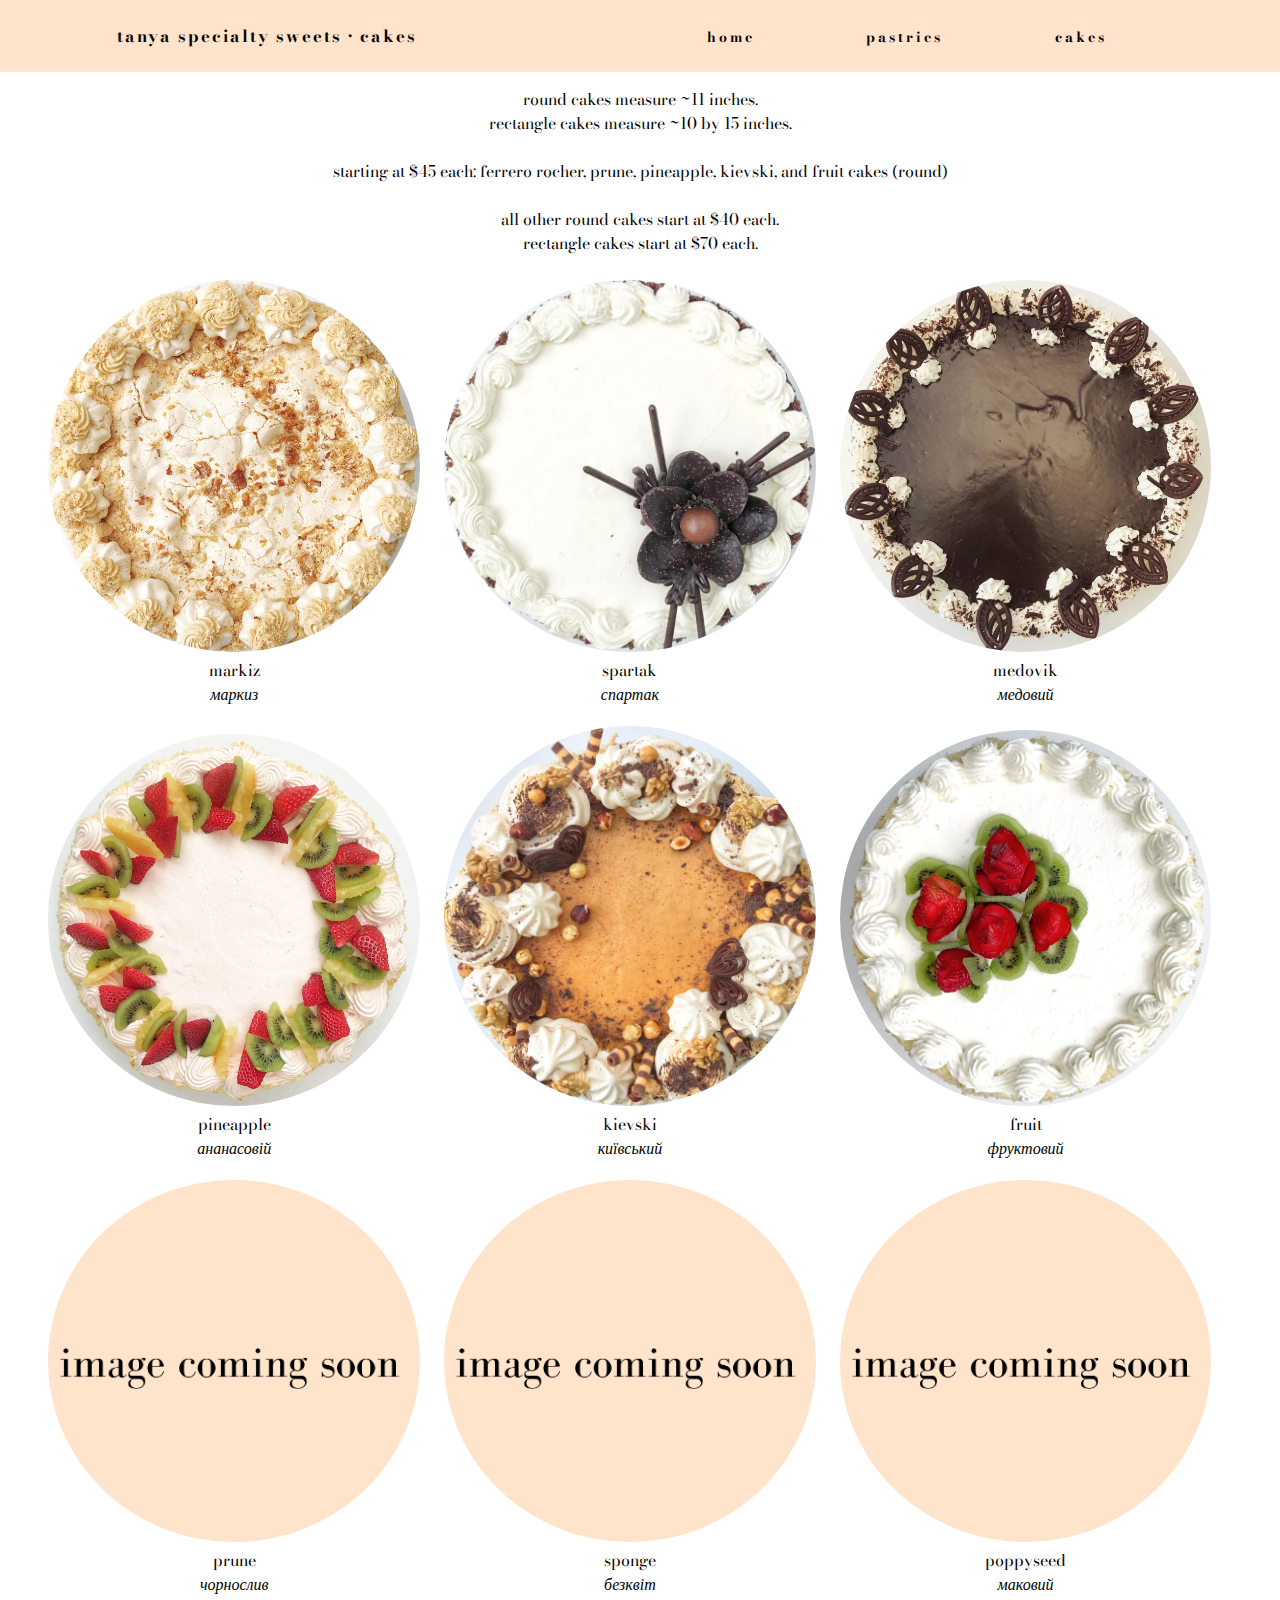
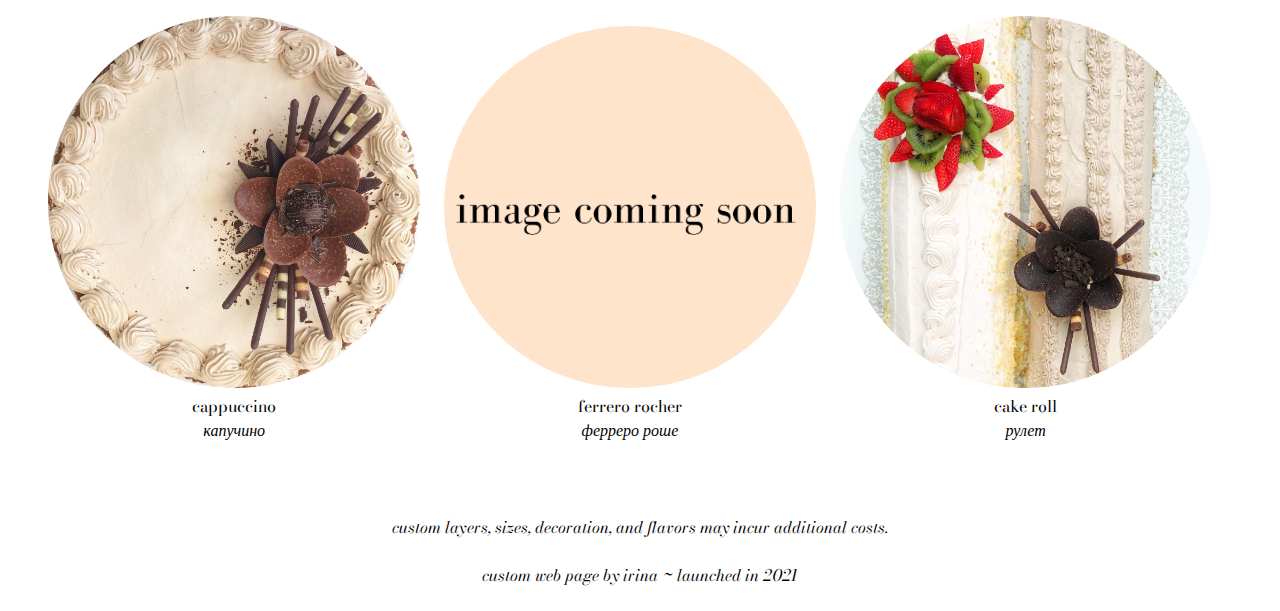
==== cakes.html @ 4a8f0efb "Added spacing above bio" ====
<!DOCTYPE html>
<html lang="en">

	<head>
		<meta charset="UTF-8">
		<meta name="viewport" content="width=device-width, initial-scale=1.0">
		<meta http-equiv="X-UA-Compatible" content="ie=edge">
	    <link href="https://fonts.googleapis.com/css2?family=Bodoni+Moda&display=swap" rel="stylesheet">
	    <link rel="stylesheet" href="style.css">
	    <title>Tanya Specialty Sweets</title>
	</head>

	<nav>
	    <div class="logo"><h5>Tanya Specialty Sweets • Cakes</h5></div>
	    <ul class="nav-links">
	        <li><a href="index.html">Home</a></li>
	        <li><a href="pastries.html">Pastries</a></li>
	        <li><a href="cakes.html">Cakes</a></li>
	    </ul>
	    <div class="burger">
	        <div class="line1"></div>
	        <div class="line2"></div>
	        <div class="line3"></div>
	    </div>
	</nav>
	
	<body>
		<div class="bio">
            		<br><br><br>Round cakes measure ~11 inches.
           		<br>Rectangle cakes measure ~10 by 15 inches.
            
           		<br><br>Starting at $45 each: ferrero rocher, prune, pineapple, kievski, and fruit cakes (ROUND)
            		<br><br>All other round cakes start at $40 each.
            		<br> Rectangle cakes start at $70 each.
            
        	</div>

        	<div class="gallery">

		    <div class="item">
			<a target="_blank" href="#" onclick="javascript:return false">
			    <img src="images/markiza1.jpg" alt="Markiz" width="600" height="400">
			</a>
			<div class="title">Markiz<br><i>Маркиз</i></div>
		    </div>
            
		     <div class="item">
			<a target="_blank" href="#" onclick="javascript:return false">
			    <img src="images/spartak.jpg" alt="Markiz" width="600" height="400">
			</a>
			<div class="title">Spartak<br><i>спартак</i></div>
		    </div>

		     <div class="item">
			<a target="_blank" href="#" onclick="javascript:return false">
			    <img src="images/med.jpg" alt="Markiz" width="600" height="400">
			</a>
			<div class="title">Medovik<br><i>медовий</i></div>
		    </div>

		    <div class="item">
			<a target="_blank" href="#" onclick="javascript:return false">
			    <img src="images/pineapple.jpg" alt="Markiz" width="600" height="400">
			</a>
			<div class="title">Pineapple<br><i>ананасовій</i></div>
		    </div>

		    <div class="item">
			<a target="_blank" href="#" onclick="javascript:return false">
			    <img src="images/kievski.jpg" alt="Markiz" width="600" height="400">
			</a>
			<div class="title">Kievski<br><i>київський</i></div>
		    </div>

		    <div class="item">
			<a target="_blank" href="#" onclick="javascript:return false">
			    <img src="images/fruit.jpg" alt="Markiz" width="600" height="400">
			</a>
			<div class="title">Fruit<br><i>фруктовий</i></div>
		    </div>

		    <div class="item">
			<a target="_blank" href="#" onclick="javascript:return false">
			    <img src="images/soon.png" alt="Markiz" width="600" height="400">
			</a>
			<div class="title">Prune<br><i>чорнослив</i></div>
		    </div>

		    <div class="item">
			<a target="_blank" href="#" onclick="javascript:return false">
			    <img src="images/soon.png" alt="Markiz" width="600" height="400">
			</a>
			<div class="title">Sponge<br><i>безквіт</i></div>
		    </div>

		    <div class="item">
			<a target="_blank" href="#" onclick="javascript:return false">
			    <img src="images/soon.png" alt="Markiz" width="600" height="400">
			</a>
			<div class="title">Poppyseed<br><i>маковий</i></div>
		    </div>    

		    <div class="item">
			<a target="_blank" href="#" onclick="javascript:return false">
			    <img src="images/capp.jpg" alt="Markiz" width="600" height="400">
			</a>
			<div class="title">Cappuccino<br><i>капучино</i></div>
		    </div>

		    <div class="item">
			<a target="_blank" href="#" onclick="javascript:return false">
			    <img src="images/soon.png" alt="Markiz" width="600" height="400">
			</a>
			<div class="title">Ferrero Rocher<br><i>Ферреро Роше</i></div>
		    </div>

		    <div class="item">
			<a target="_blank" href="#" onclick="javascript:return false">
			    <img src="images/roll.jpg" alt="Markiz" width="600" height="400">
			</a>
			<div class="title">Cake Roll<br><i>рулет</i></div>
		    </div>
		</div>    
            
		<div class="bio">
			<br><br><i> Custom layers, sizes, decoration, and flavors may incur additional costs.</i>
			<br><br>
			<i>Custom web page by Irina ~ Launched in 2021</i>
			<br><br>
		</div>
	</body>
	
	<script src="app.js"></script>
</html>
---- style.css ----
* {
    margin: 0;
    padding: 0;
    box-sizing: border-box;
    font-family: 'Bodoni Moda', serif;
    text-transform: lowercase;
    
}

nav {
    position: absolute;
    top: 0;
    width: 100%;
    display: flex;
    justify-content: space-around;
    align-items: center;
    min-height: 8vh;
    background-color: #FFE3CB;
}

.logo {
    color: black;
    text-transform: uppercase;
    letter-spacing: 2px;
    font-size: 20px;
}

.nav-links {
    display: flex;
    justify-content: space-around;
    width: 40%;
    z-index: 999;
}

.nav-links li {
    list-style: none;
}

.nav-links a {
    color: black;
    text-decoration: none;
    letter-spacing: 3px;
    font-weight: bold;
    font-size: 14px;
}

.burger {
    display: none;
}

.burger div {
    width: 25px;
    height: 2px;
    background-color: black;
    margin: 5px;
    transition: all 0.3s ease;
}

@media screen and (max-width: 1024px) {
    .nav-links {
        width: 60%;
    }
}

@media screen and (max-width: 768px) {
    body {
        overflow-x: hidden;
    }
    
    .nav-links {
        position: fixed;
        right: 0px;
        height: 92vh;
        top: 8vh;
        background-color: #FFE3CB;
        display: flex;
        flex-direction: column;
        align-items: center;
        width: 50%;
        transform: translateX(100%);
        transition: transform 0.5s ease-in;
    }
    
    .nav-links li {
        opacity: 0;
    }
    
    .burger {
        display: block;
        cursor: pointer;
    }
    
    .logo {
    	padding-left: 5px;
    }
}

.nav-active {
        transform: translateX(0%);
}

@keyframes navLinkFade {
    from {
        opacity: 0;
        transform: translateX(50px);
    }
    to {
        opacity: 1;
        transform: translateX(0);
    }
}

.toggle .line1 {
    transform: rotate(-45deg) translate(-4px, 6px);
}

.toggle .line2 {
    opacity: 0;
}

.toggle .line3 {
    transform: rotate(45deg) translate(-4px, -6px);
}


.bio {
    margin: 15px;
    text-align: center;
}

.gallery {
    margin: auto;
    width: 105%;
    padding-left: 3%;
}

@media screen and (max-width:5200px) {
    .item .price {
        font-size: 40px;
        padding-top: 5%;
    }
}

@media screen and (max-width:800px) {
    .item .title {
        font-size: 8px;
    }
    .item .price {
        font-size: 20px;
        padding-top: 0px;
    }
}

.item {
    border: none;
    width: 30%;
    padding: 10px;
    margin: auto;
    display: inline-block;
    position: relative;
    text-align: center;
    
    background-color: white;
    background-color: transparent white;
}

.item:hover .img-front {
    opacity: 0.3;
}

.item .price {
    display: none;
    position: absolute;
    text-align: center;
    
    line-height: 50px;
    width: 100px;
    height: 50px;
    top: 35%;
    left: 50%;
    margin-left: -50px;
    margin-top: -25px;
}

.item:hover .price {
    display: inline;
}

.item img {
    width: 100%;
    height: auto;
    cursor: default;
}

img {
    border-radius: 50%;
}

body, html {
    height: 100%;
    margin: 0%;
}

.bg {
    background-image: url("images/korzinki.jpg");
    height: 70%;
    background-position: center;
    background-repeat: no-repeat;
    background-size: cover;
}

.logo:hover {
    cursor: pointer;
}
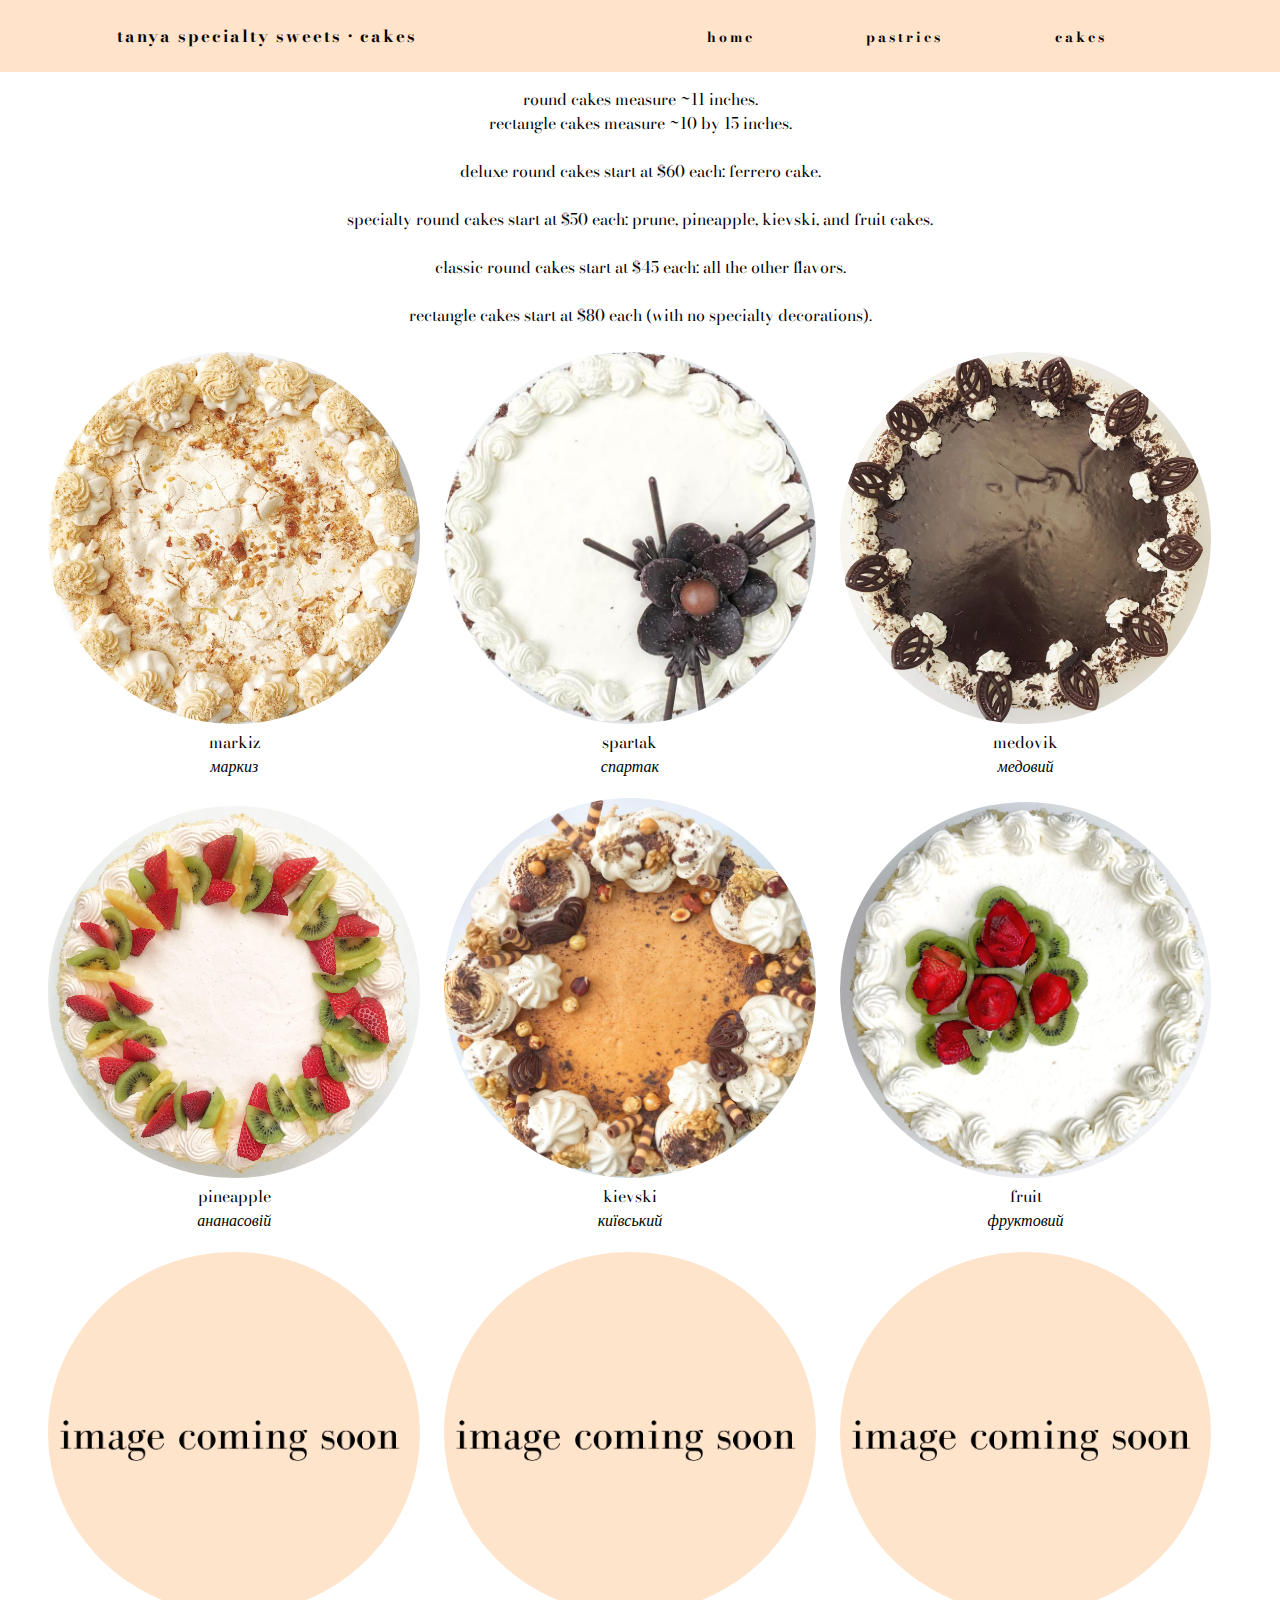
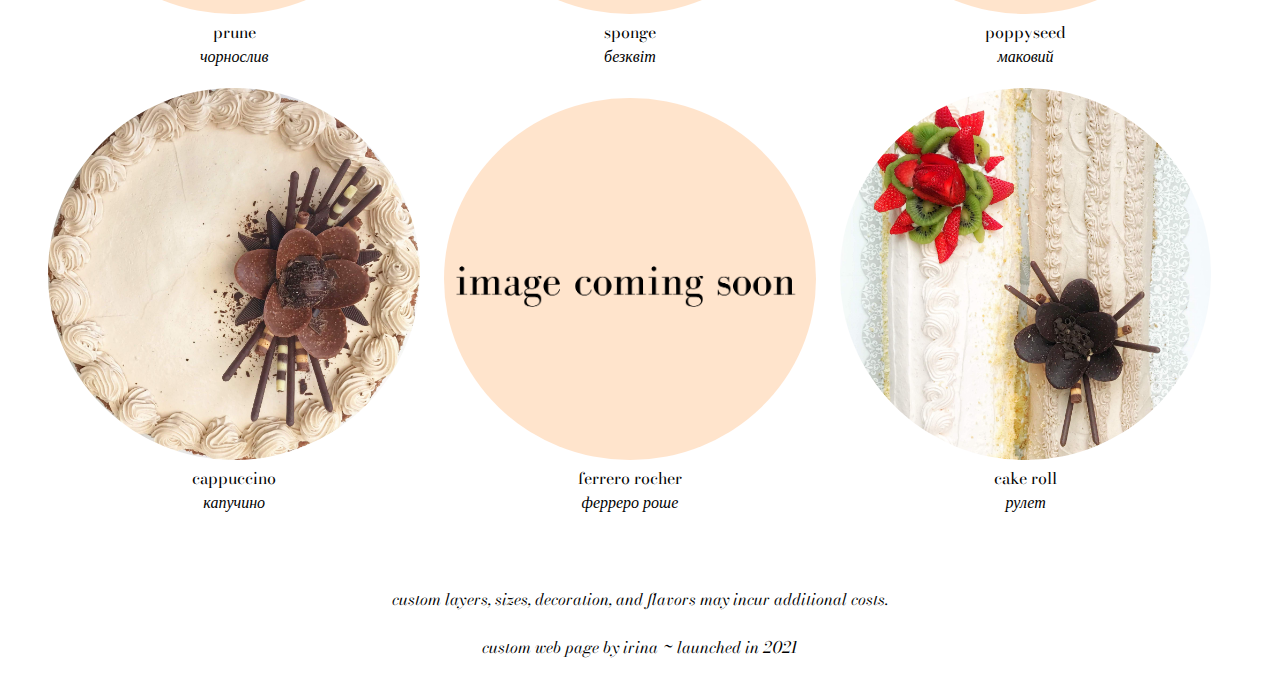
==== commit cea55b7a: "Update for inflation :)" ====
--- a/cakes.html
+++ b/cakes.html
@@ -29,9 +29,10 @@
             		<br><br><br>Round cakes measure ~11 inches.
            		<br>Rectangle cakes measure ~10 by 15 inches.
             
-           		<br><br>Starting at $45 each: ferrero rocher, prune, pineapple, kievski, and fruit cakes (ROUND)
-            		<br><br>All other round cakes start at $40 each.
-            		<br> Rectangle cakes start at $70 each.
+			<br><br>Deluxe round cakes start at $60 each: Ferrero cake.
+           		<br><br>Specialty round cakes start at $50 each: Prune, Pineapple, Kievski, and Fruit cakes.
+            		<br><br>Classic round cakes start at $45 each: All the other flavors.
+            		<br><br>Rectangle cakes start at $80 each (With no specialty decorations).
             
         	</div>
 
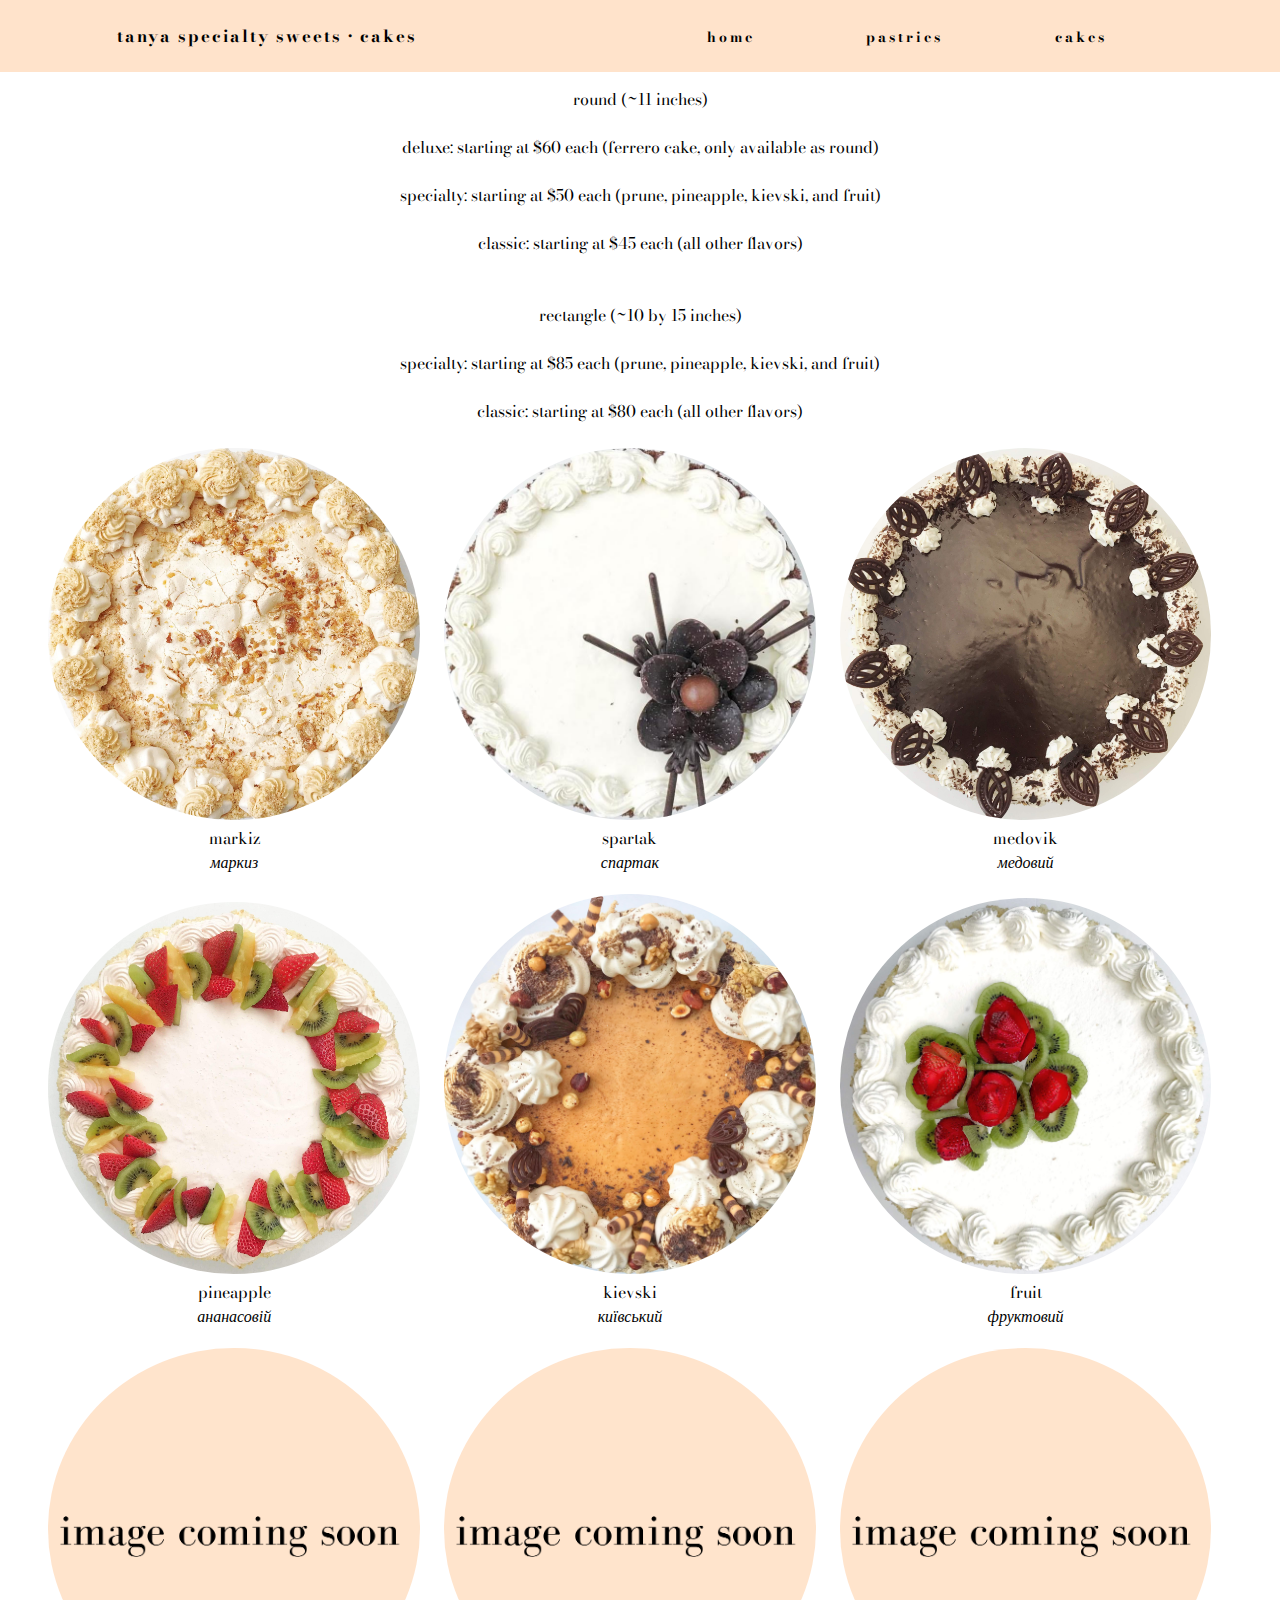
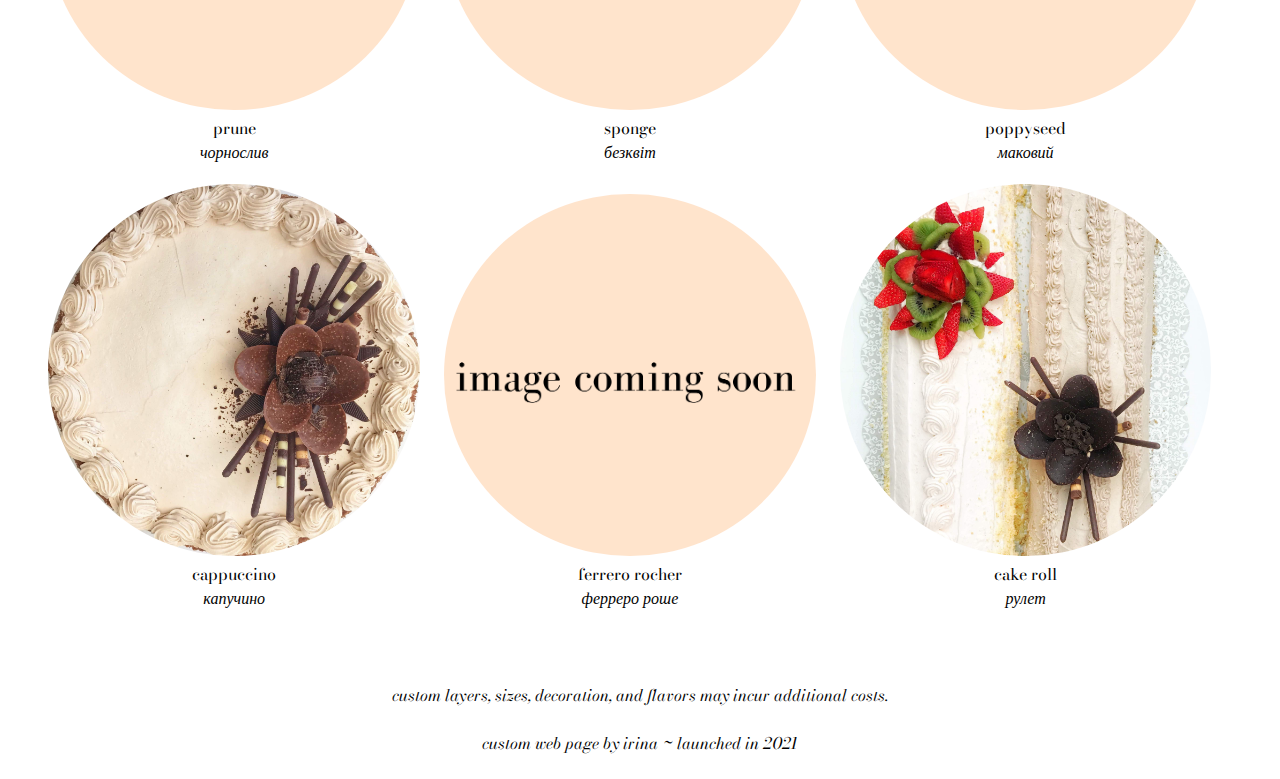
==== commit 3357a537: "Update cakes.html" ====
--- a/cakes.html
+++ b/cakes.html
@@ -26,13 +26,14 @@
 	
 	<body>
 		<div class="bio">
-            		<br><br><br>Round cakes measure ~11 inches.
-           		<br>Rectangle cakes measure ~10 by 15 inches.
-            
-			<br><br>Deluxe round cakes start at $60 each: Ferrero cake.
-           		<br><br>Specialty round cakes start at $50 each: Prune, Pineapple, Kievski, and Fruit cakes.
-            		<br><br>Classic round cakes start at $45 each: All the other flavors.
-            		<br><br>Rectangle cakes start at $80 each (With no specialty decorations).
+			<br><br><br>ROUND (~11 inches)
+			<br><br>Deluxe: starting at $60 each (Ferrero cake, only available as round)
+           		<br><br>Specialty: starting at $50 each (Prune, Pineapple, Kievski, and Fruit)
+            		<br><br>Classic: starting at $45 each (All other flavors)
+			
+            		<br><br><br>RECTANGLE (~10 by 15 inches)
+			<br><br>Specialty: starting at $85 each (Prune, Pineapple, Kievski, and Fruit)
+			<br><br>Classic: starting at $80 each (All other flavors)
             
         	</div>
 
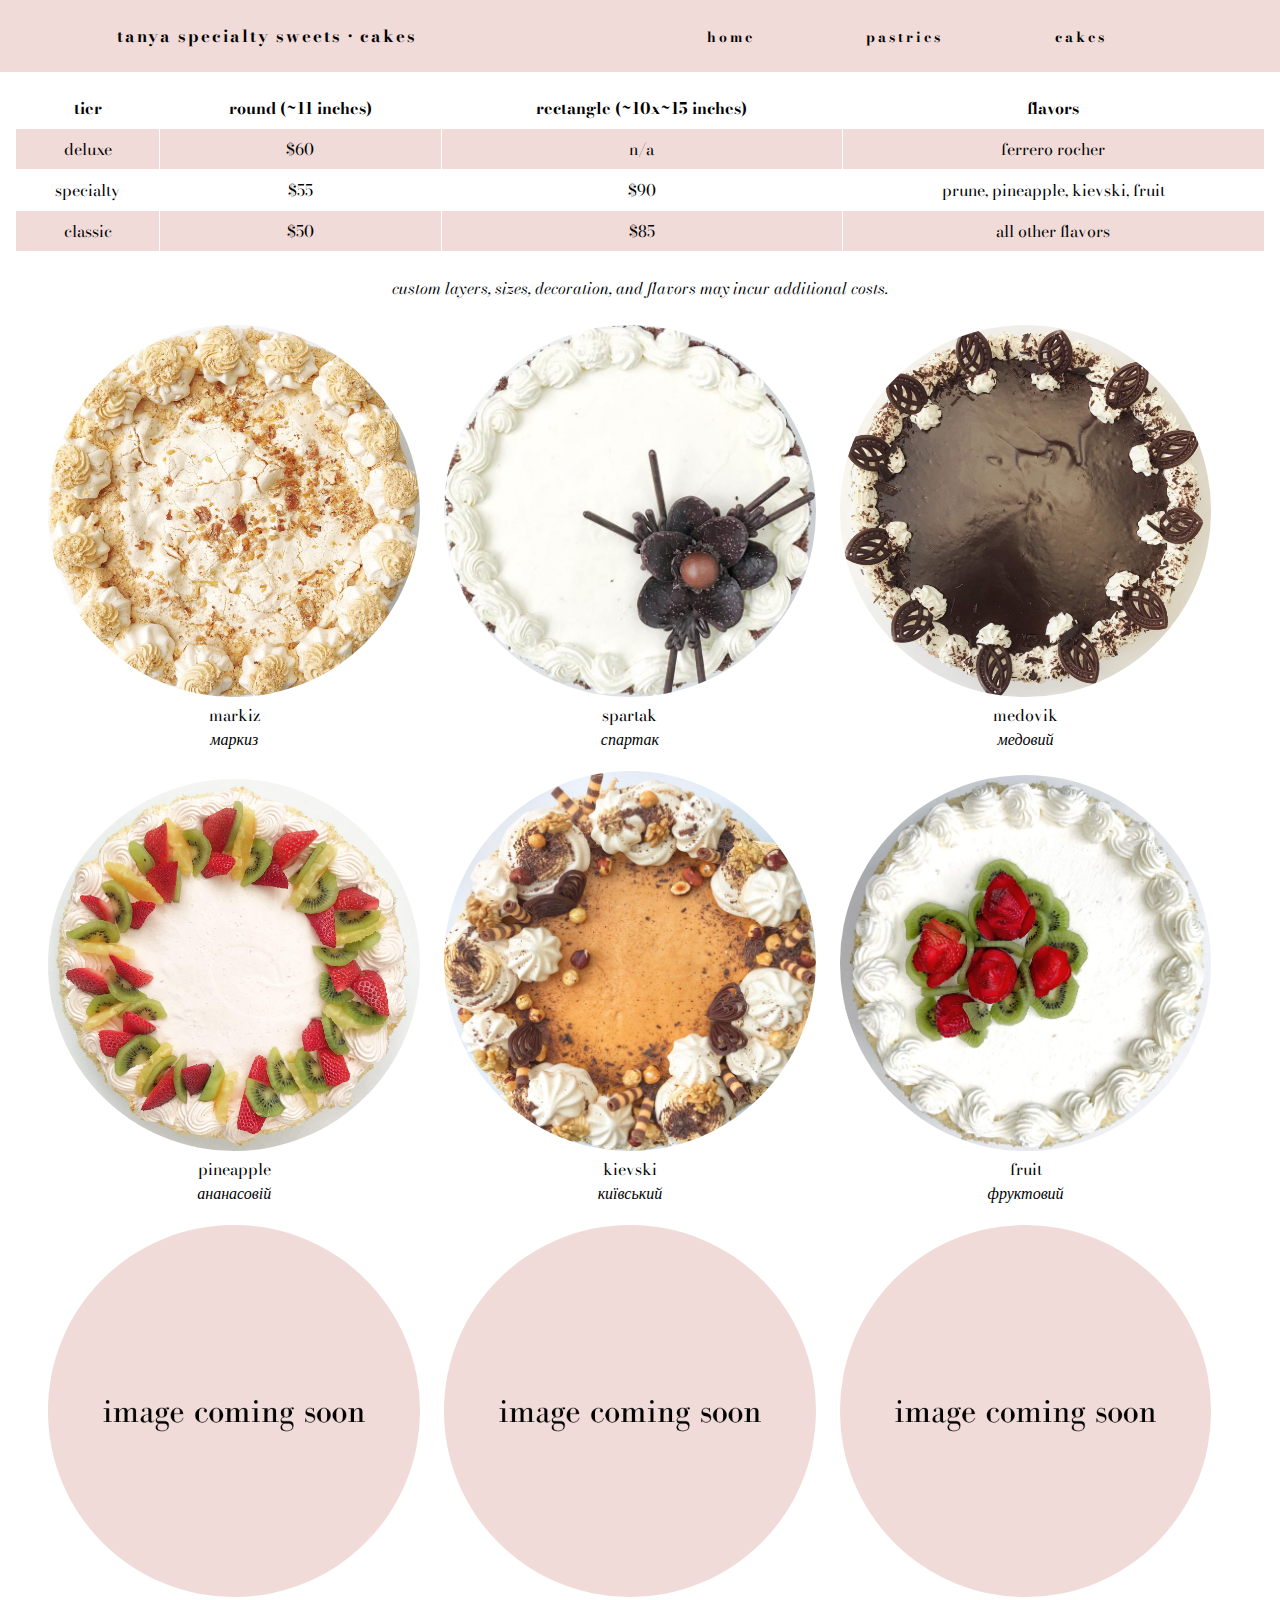
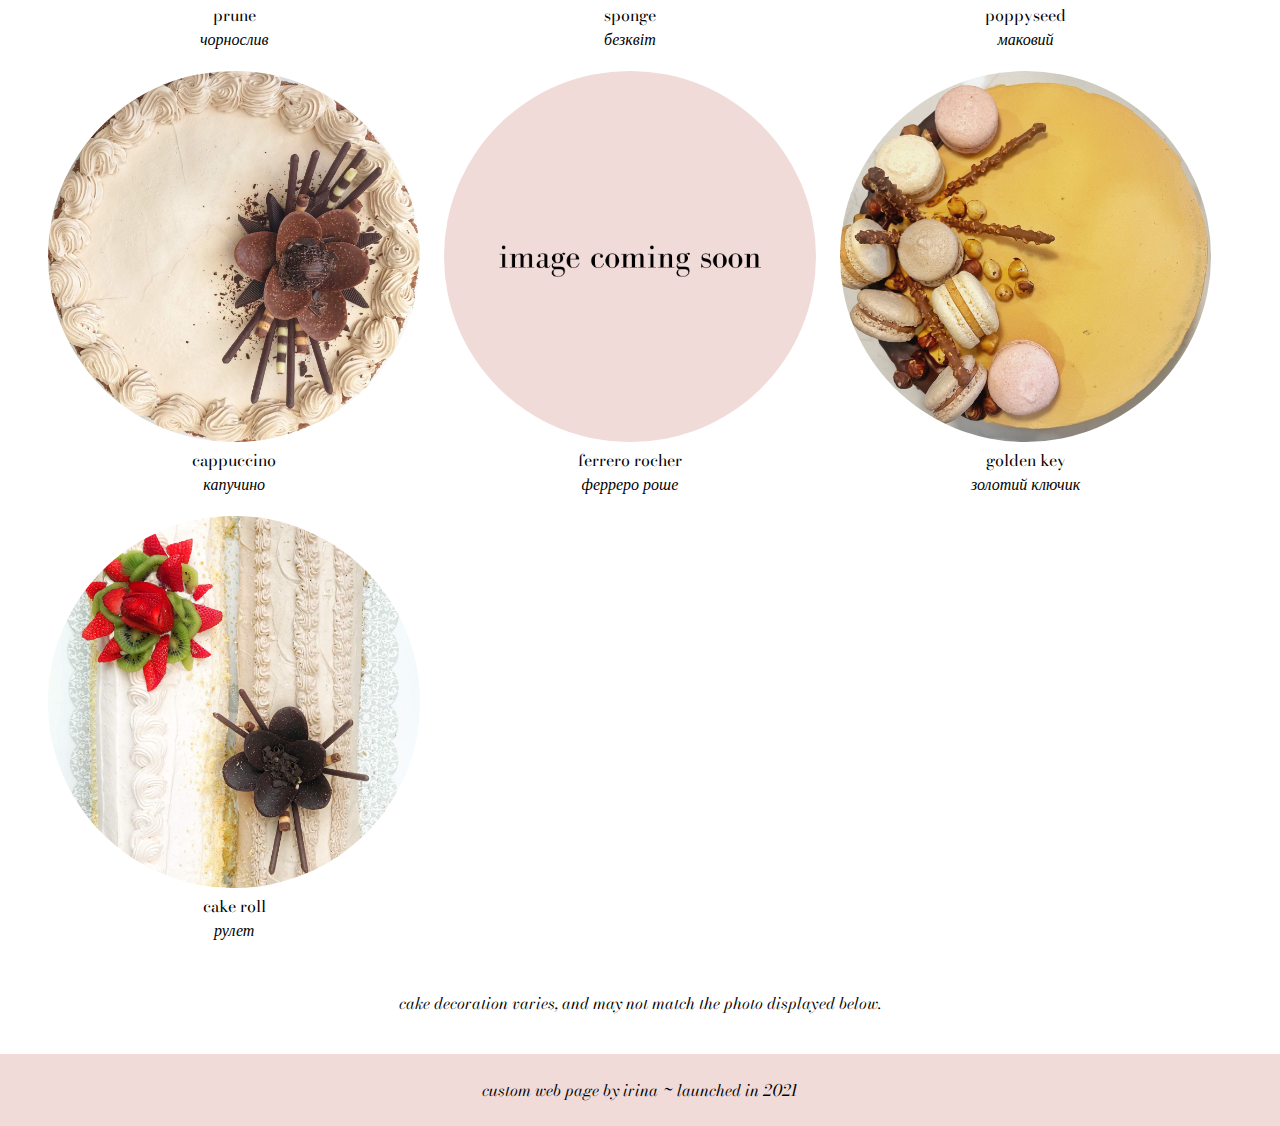
==== commit 7bf0942f: "Update with new menu items and prices" ====
--- a/cakes.html
+++ b/cakes.html
@@ -26,19 +26,38 @@
 	
 	<body>
 		<div class="bio">
-			<br><br><br>ROUND (~11 inches)
-			<br><br>Deluxe: starting at $60 each (Ferrero cake, only available as round)
-           		<br><br>Specialty: starting at $50 each (Prune, Pineapple, Kievski, and Fruit)
-            		<br><br>Classic: starting at $45 each (All other flavors)
-			
-            		<br><br><br>RECTANGLE (~10 by 15 inches)
-			<br><br>Specialty: starting at $85 each (Prune, Pineapple, Kievski, and Fruit)
-			<br><br>Classic: starting at $80 each (All other flavors)
-            
-        	</div>
+			<br><br><br>
+			<table>
+				<tr>
+					<th>tier</th>
+					<th>round (~11 inches)</th>
+					<th>rectangle (~10x~15 inches)</th>
+					<th>flavors</th>
+				</tr>
+				<tr>
+					<td>deluxe</td>
+					<td>$60</td>
+					<td>N/A</td>
+					<td>ferrero rocher</td>
+				</tr>
+				<tr>
+					<td>specialty</td>
+					<td>$55</td>
+					<td>$90</td>
+					<td>prune, pineapple, kievski, fruit</td>
+				</tr>
+				<tr>
+					<td>classic</td>
+					<td>$50</td>
+					<td>$85</td>
+					<td>all other flavors</td>
+				</tr>
+			</table>
+			<br>
+			<i>Custom layers, sizes, decoration, and flavors may incur additional costs.</i>
+        </div>
 
-        	<div class="gallery">
-
+        <div class="gallery">
 		    <div class="item">
 			<a target="_blank" href="#" onclick="javascript:return false">
 			    <img src="images/markiza1.jpg" alt="Markiz" width="600" height="400">
@@ -115,6 +134,13 @@
 			</a>
 			<div class="title">Ferrero Rocher<br><i>Ферреро Роше</i></div>
 		    </div>
+		    
+		    <div class="item">
+			<a target="_blank" href="#" onclick="javascript:return false">
+			    <img src="images/goldenkey.jpg" alt="Markiz" width="600" height="400">
+			</a>
+			<div class="title">Golden Key<br><i>золотий ключик</i></div>
+		    </div>
 
 		    <div class="item">
 			<a target="_blank" href="#" onclick="javascript:return false">
@@ -122,11 +148,16 @@
 			</a>
 			<div class="title">Cake Roll<br><i>рулет</i></div>
 		    </div>
-		</div>    
+		</div>
+		
+		<div class="bio">
+	    	<br>
+	    	<i>Cake decoration varies, and may not match the photo displayed below.</i>
+	    	<br><br>
+		</div>
             
-		<div class="bio">
-			<br><br><i> Custom layers, sizes, decoration, and flavors may incur additional costs.</i>
-			<br><br>
+		<div class="footer">
+			<br>
 			<i>Custom web page by Irina ~ Launched in 2021</i>
 			<br><br>
 		</div>
--- a/style.css
+++ b/style.css
@@ -15,7 +15,7 @@
     justify-content: space-around;
     align-items: center;
     min-height: 8vh;
-    background-color: #FFE3CB;
+    background-color: #F0DBD8;
 }
 
 .logo {
@@ -72,7 +72,7 @@
         right: 0px;
         height: 92vh;
         top: 8vh;
-        background-color: #FFE3CB;
+        background-color: #F0DBD8;
         display: flex;
         flex-direction: column;
         align-items: center;
@@ -126,6 +126,11 @@
 .bio {
     margin: 15px;
     text-align: center;
+}
+
+.footer {
+    text-align: center;
+    background-color: #F0DBD8;
 }
 
 .gallery {
@@ -202,7 +207,7 @@
 }
 
 .bg {
-    background-image: url("images/korzinki.jpg");
+    background-image: url("images/pav.jpg");
     height: 70%;
     background-position: center;
     background-repeat: no-repeat;
@@ -212,3 +217,18 @@
 .logo:hover {
     cursor: pointer;
 }
+
+table {
+  border-collapse: collapse;
+  width: 100%;
+}
+
+td, th {
+  border: 1px solid white;
+  text-align: center;
+  padding: 8px;
+}
+
+tr:nth-child(even) {
+  background-color: #F0DBD8;
+}
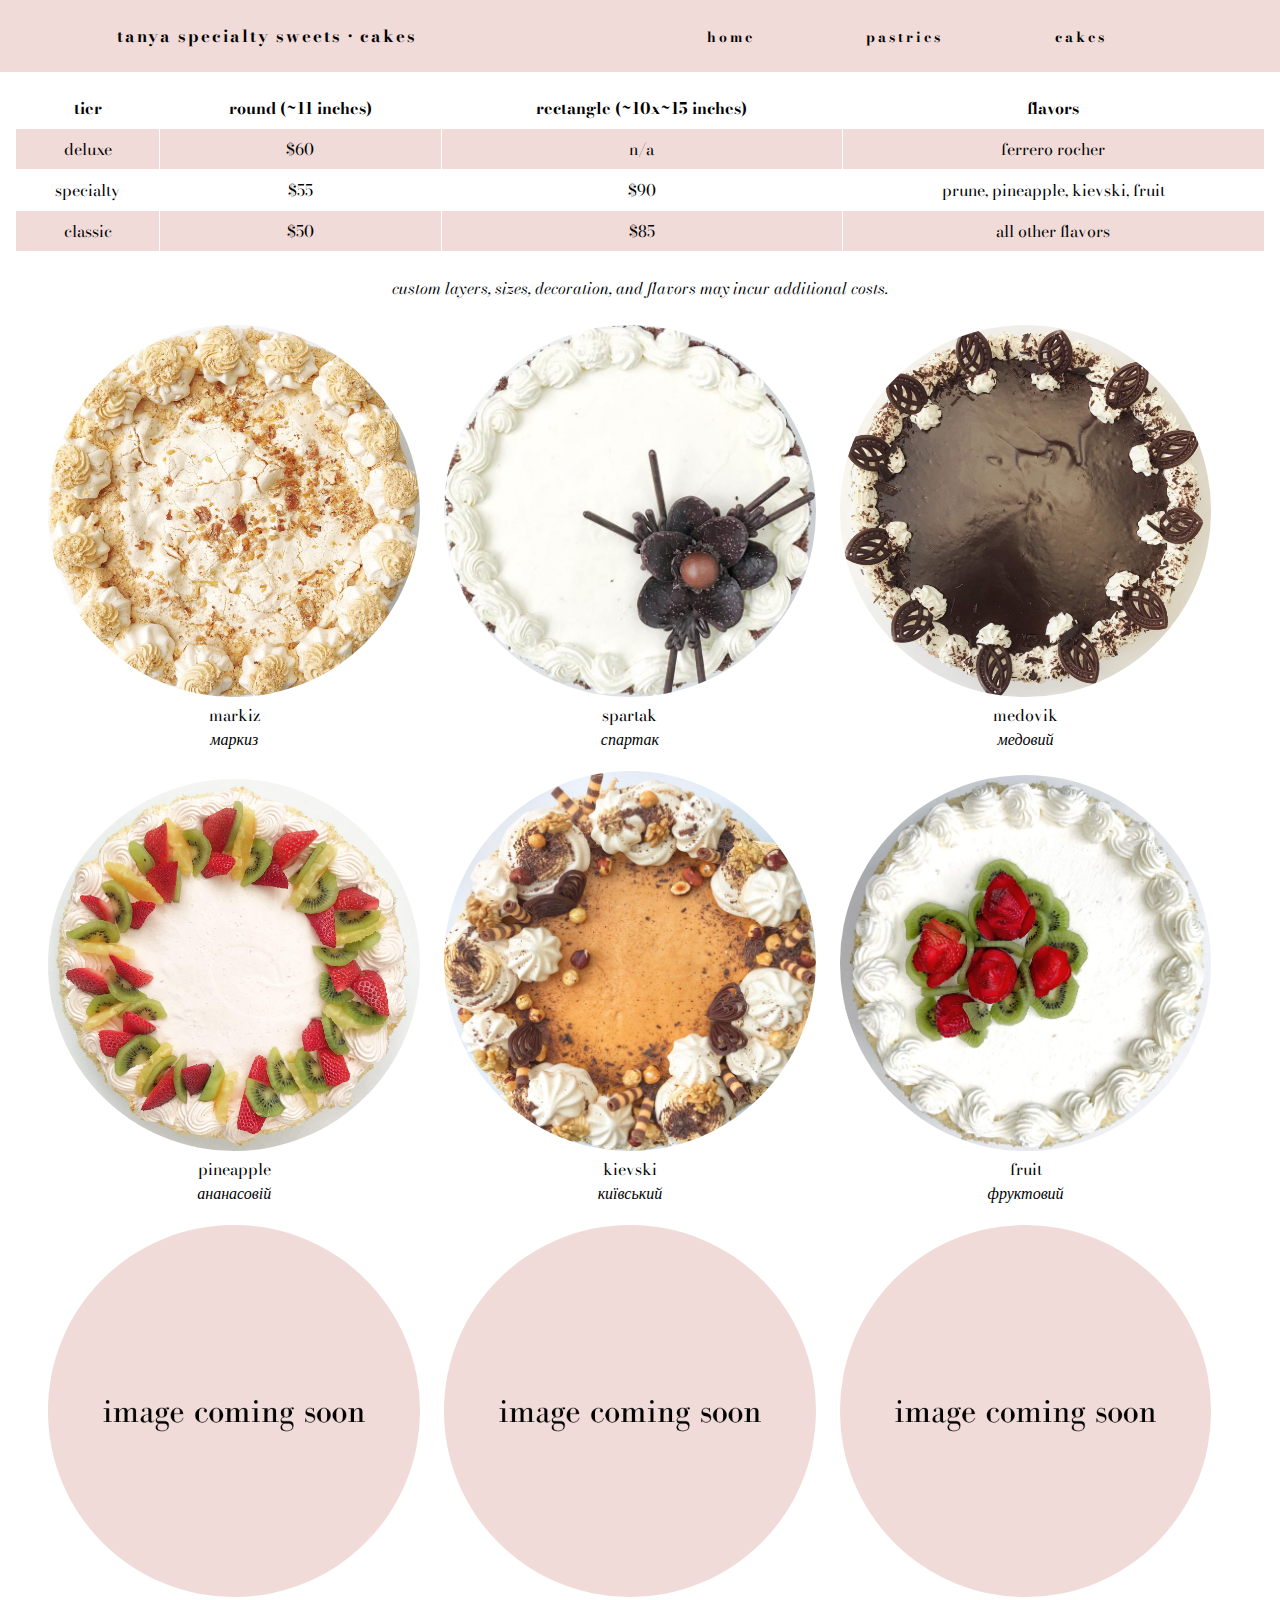
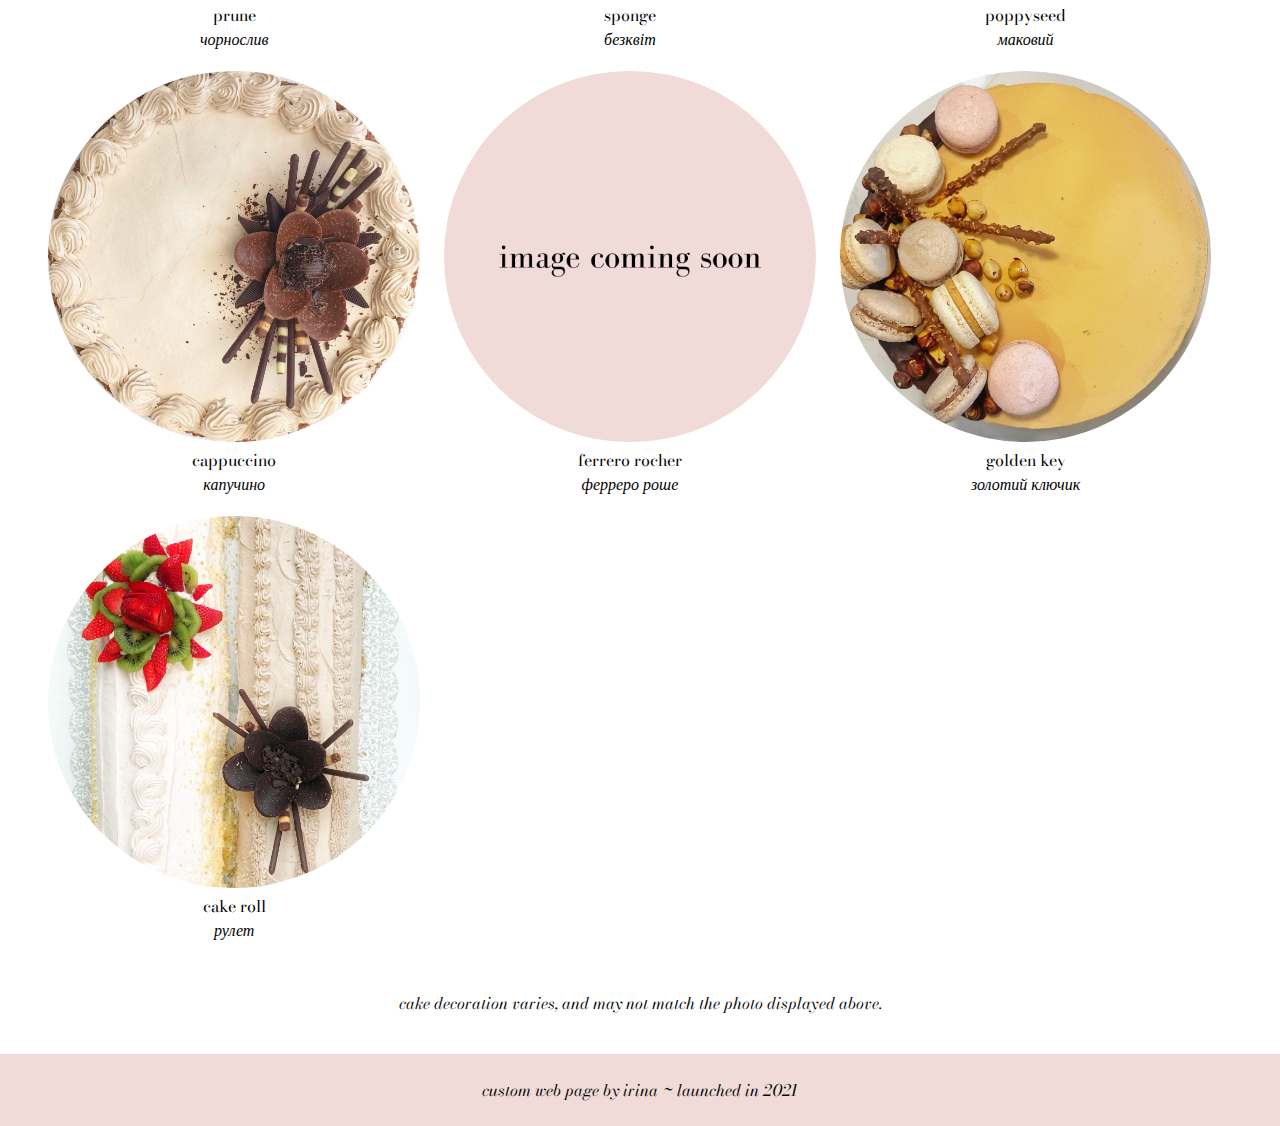
==== commit c5cc7ee1: "Adjust price, remove prune cookie, and add footer to home" ====
--- a/cakes.html
+++ b/cakes.html
@@ -152,7 +152,7 @@
 		
 		<div class="bio">
 	    	<br>
-	    	<i>Cake decoration varies, and may not match the photo displayed below.</i>
+	    	<i>Cake decoration varies, and may not match the photo displayed above.</i>
 	    	<br><br>
 		</div>
             
--- a/style.css
+++ b/style.css
@@ -207,7 +207,7 @@
 }
 
 .bg {
-    background-image: url("images/pav.jpg");
+    background-image: url("images/pav.JPG");
     height: 70%;
     background-position: center;
     background-repeat: no-repeat;
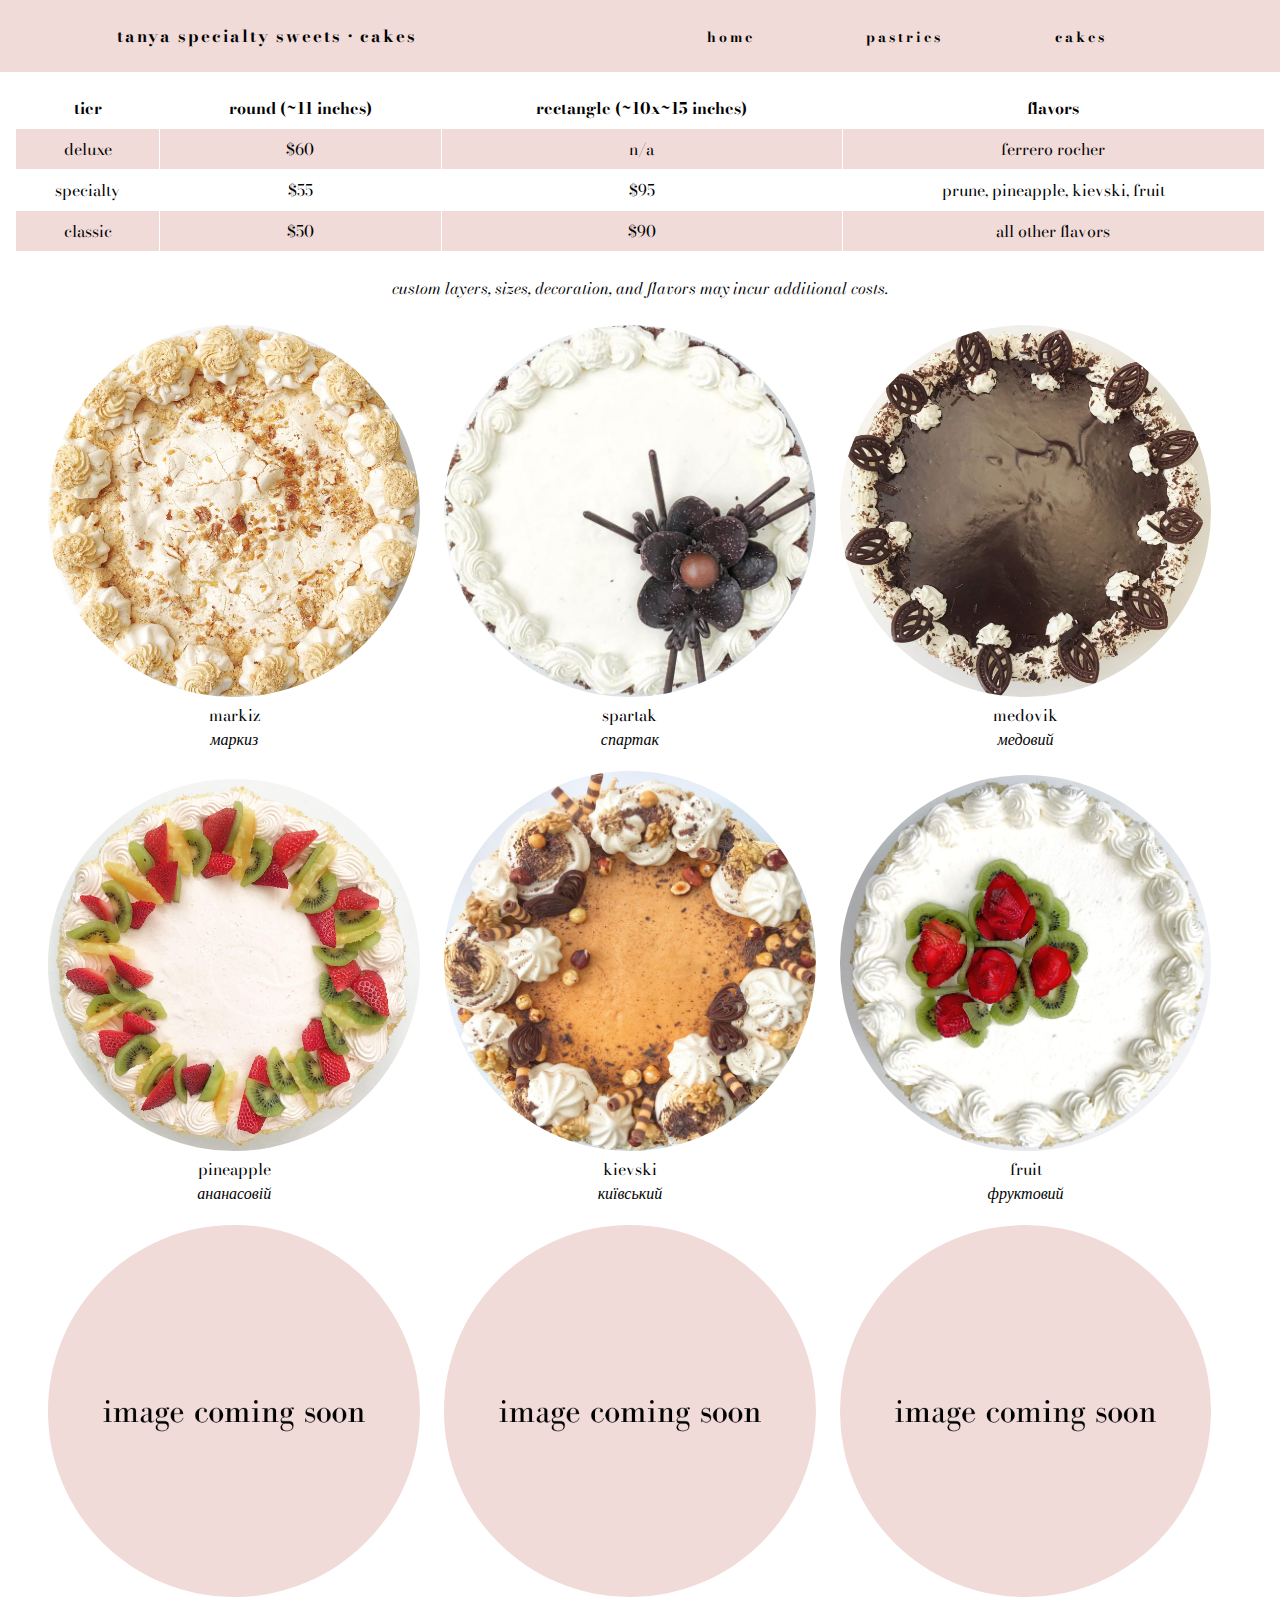
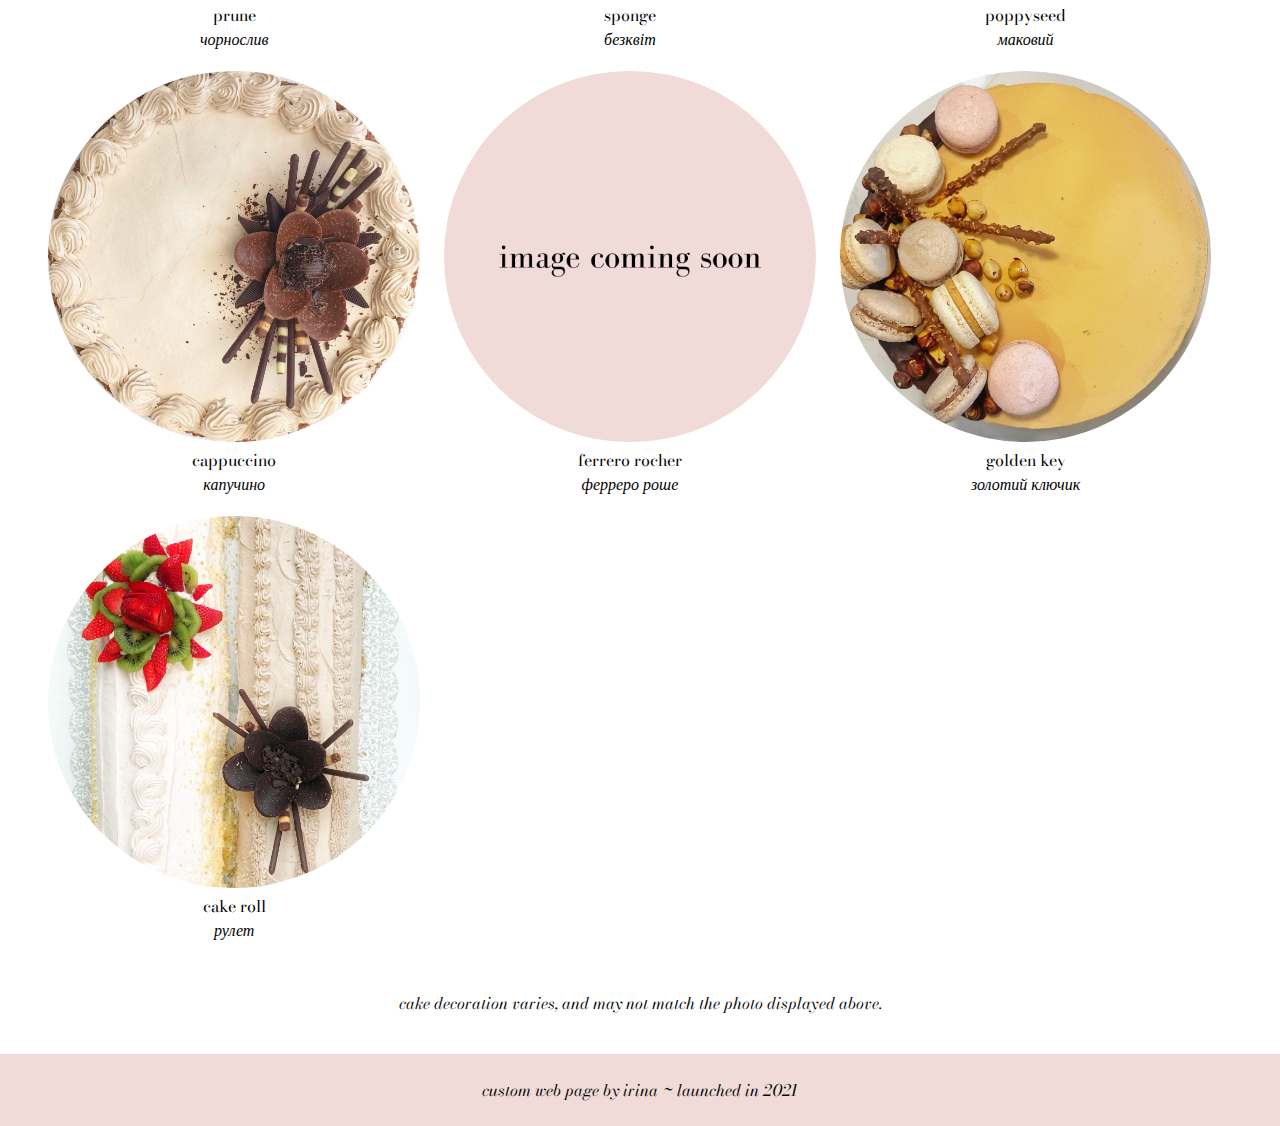
==== commit f377fcfe: "Update prices and pastries" ====
--- a/cakes.html
+++ b/cakes.html
@@ -43,13 +43,13 @@
 				<tr>
 					<td>specialty</td>
 					<td>$55</td>
-					<td>$90</td>
+					<td>$95</td>
 					<td>prune, pineapple, kievski, fruit</td>
 				</tr>
 				<tr>
 					<td>classic</td>
 					<td>$50</td>
-					<td>$85</td>
+					<td>$90</td>
 					<td>all other flavors</td>
 				</tr>
 			</table>
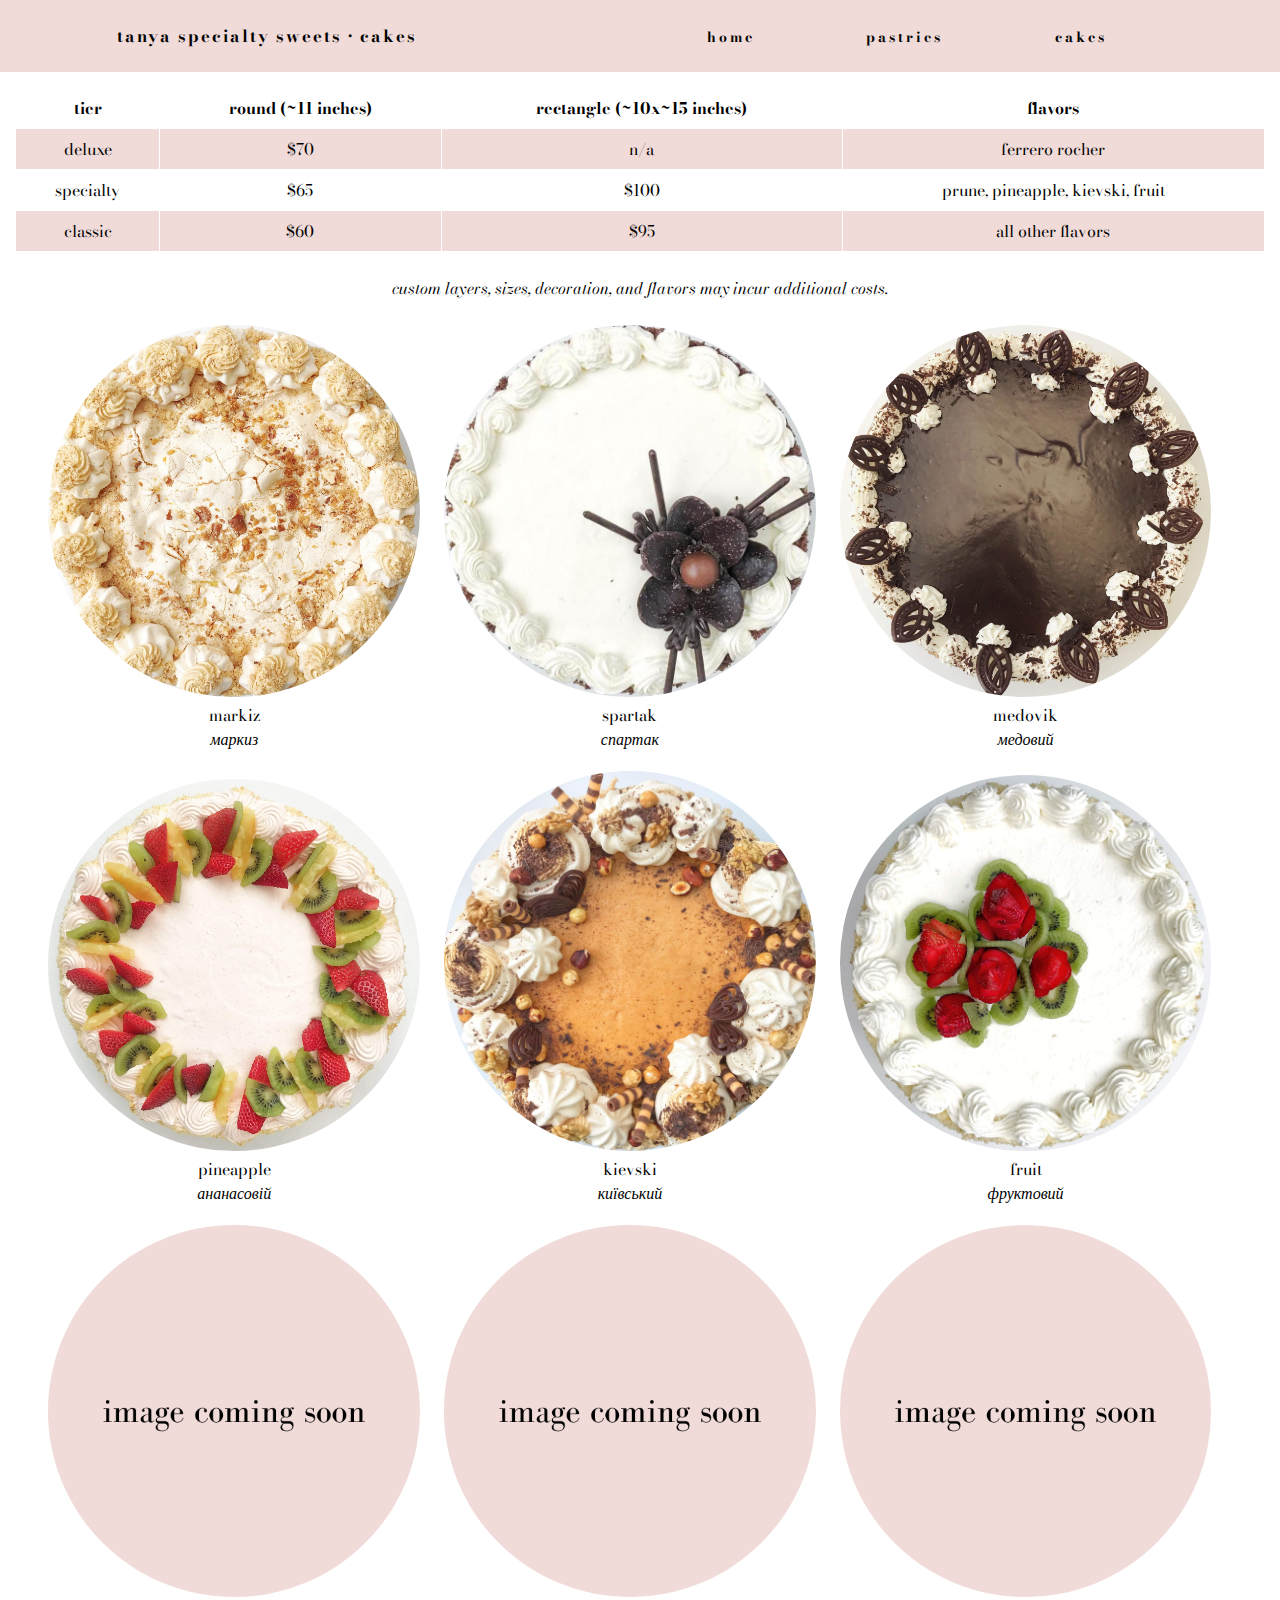
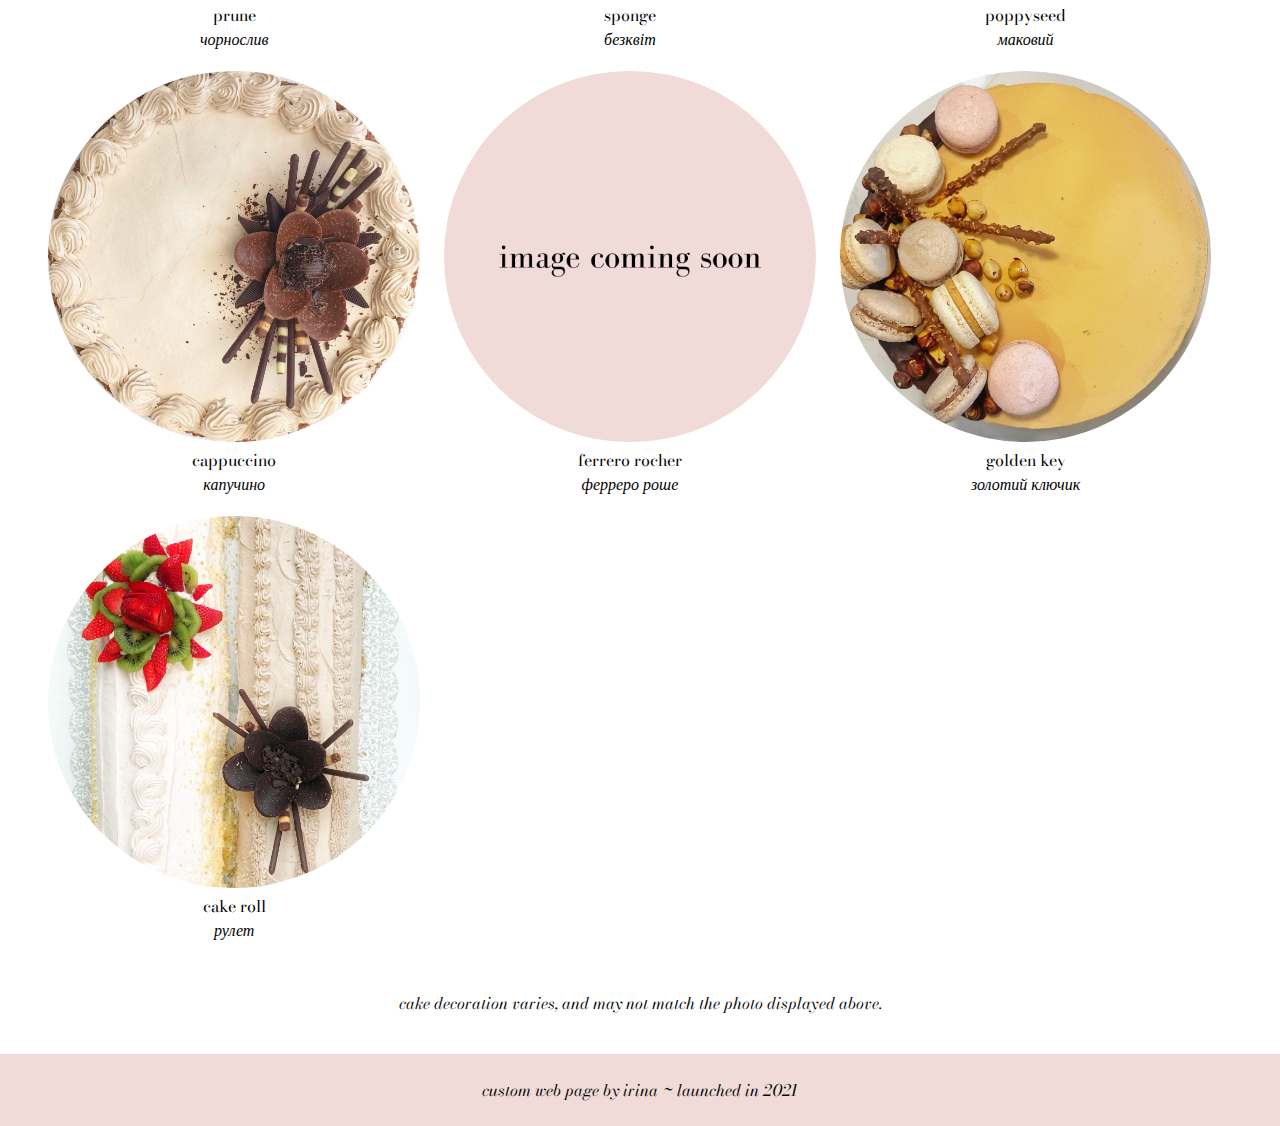
==== commit b3dbbb0a: "update prices" ====
--- a/cakes.html
+++ b/cakes.html
@@ -36,20 +36,20 @@
 				</tr>
 				<tr>
 					<td>deluxe</td>
-					<td>$60</td>
+					<td>$70</td>
 					<td>N/A</td>
 					<td>ferrero rocher</td>
 				</tr>
 				<tr>
 					<td>specialty</td>
-					<td>$55</td>
-					<td>$95</td>
+					<td>$65</td>
+					<td>$100</td>
 					<td>prune, pineapple, kievski, fruit</td>
 				</tr>
 				<tr>
 					<td>classic</td>
-					<td>$50</td>
-					<td>$90</td>
+					<td>$60</td>
+					<td>$95</td>
 					<td>all other flavors</td>
 				</tr>
 			</table>
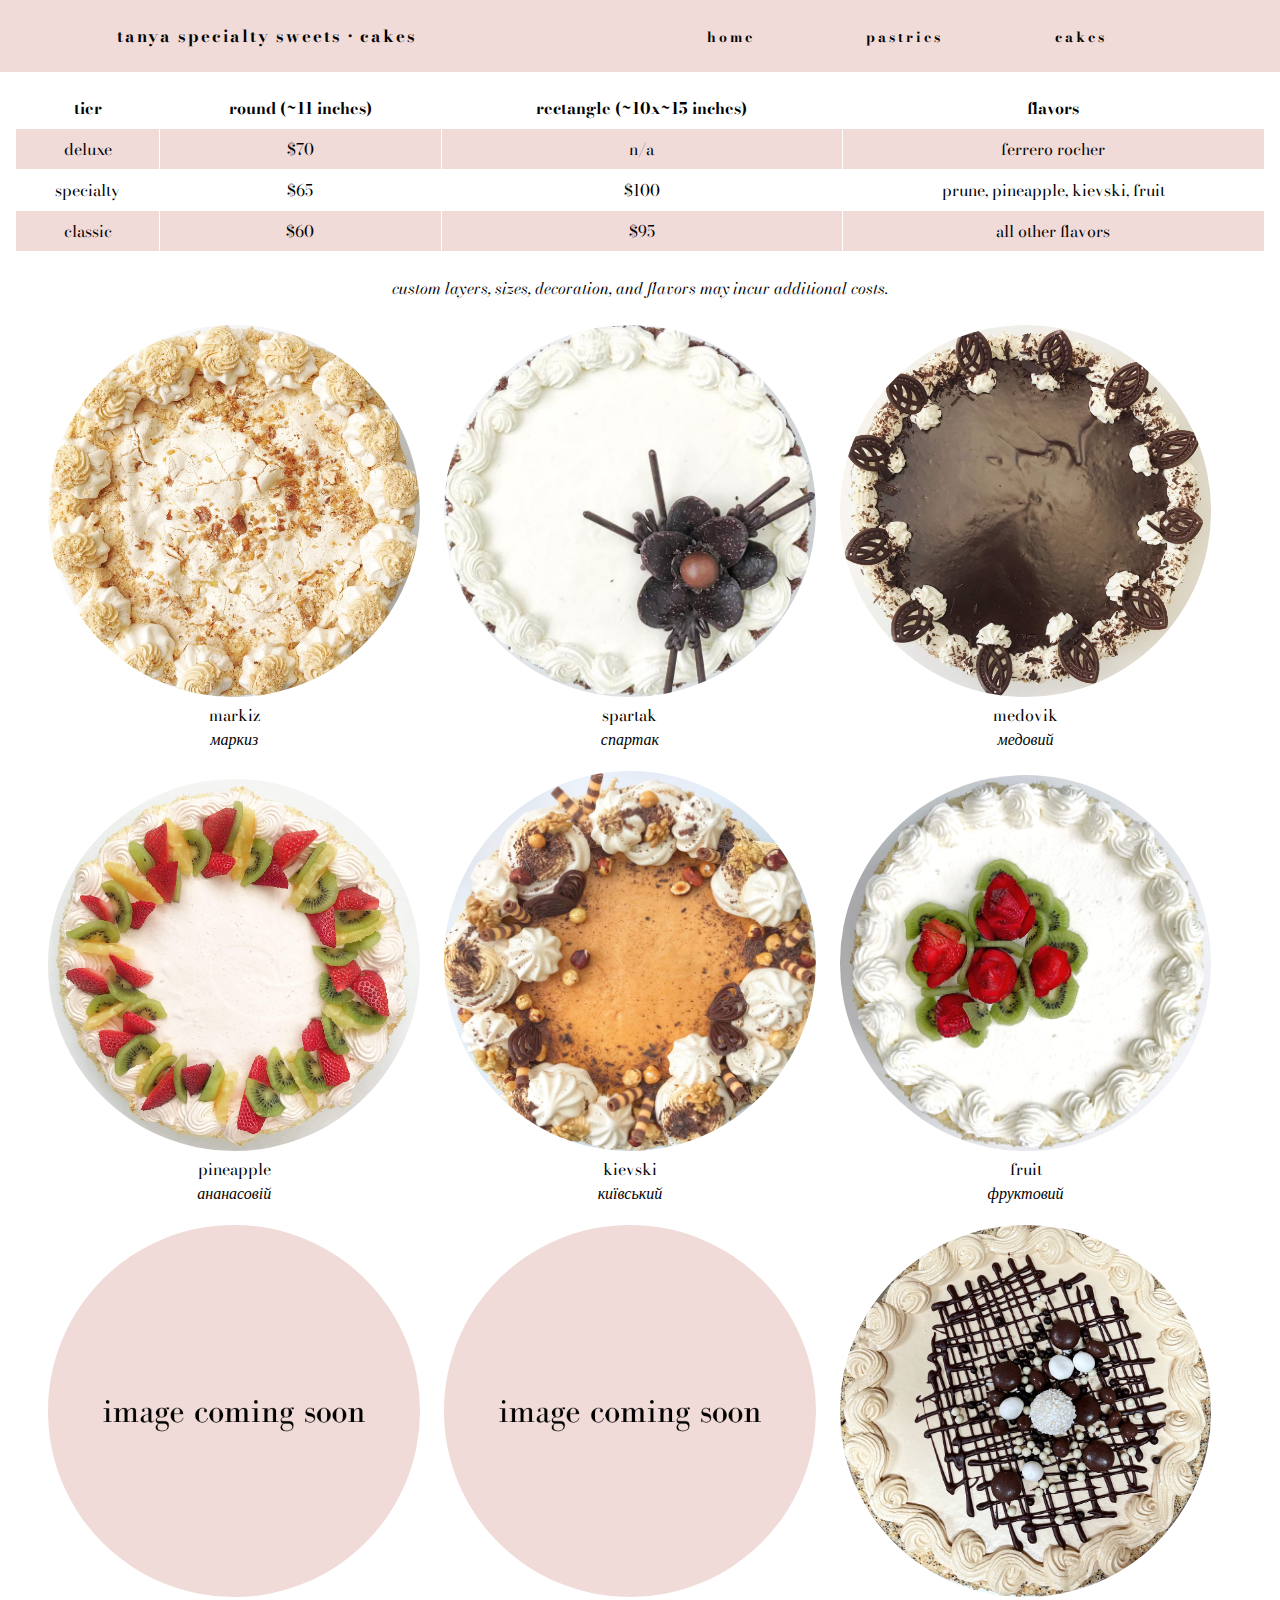
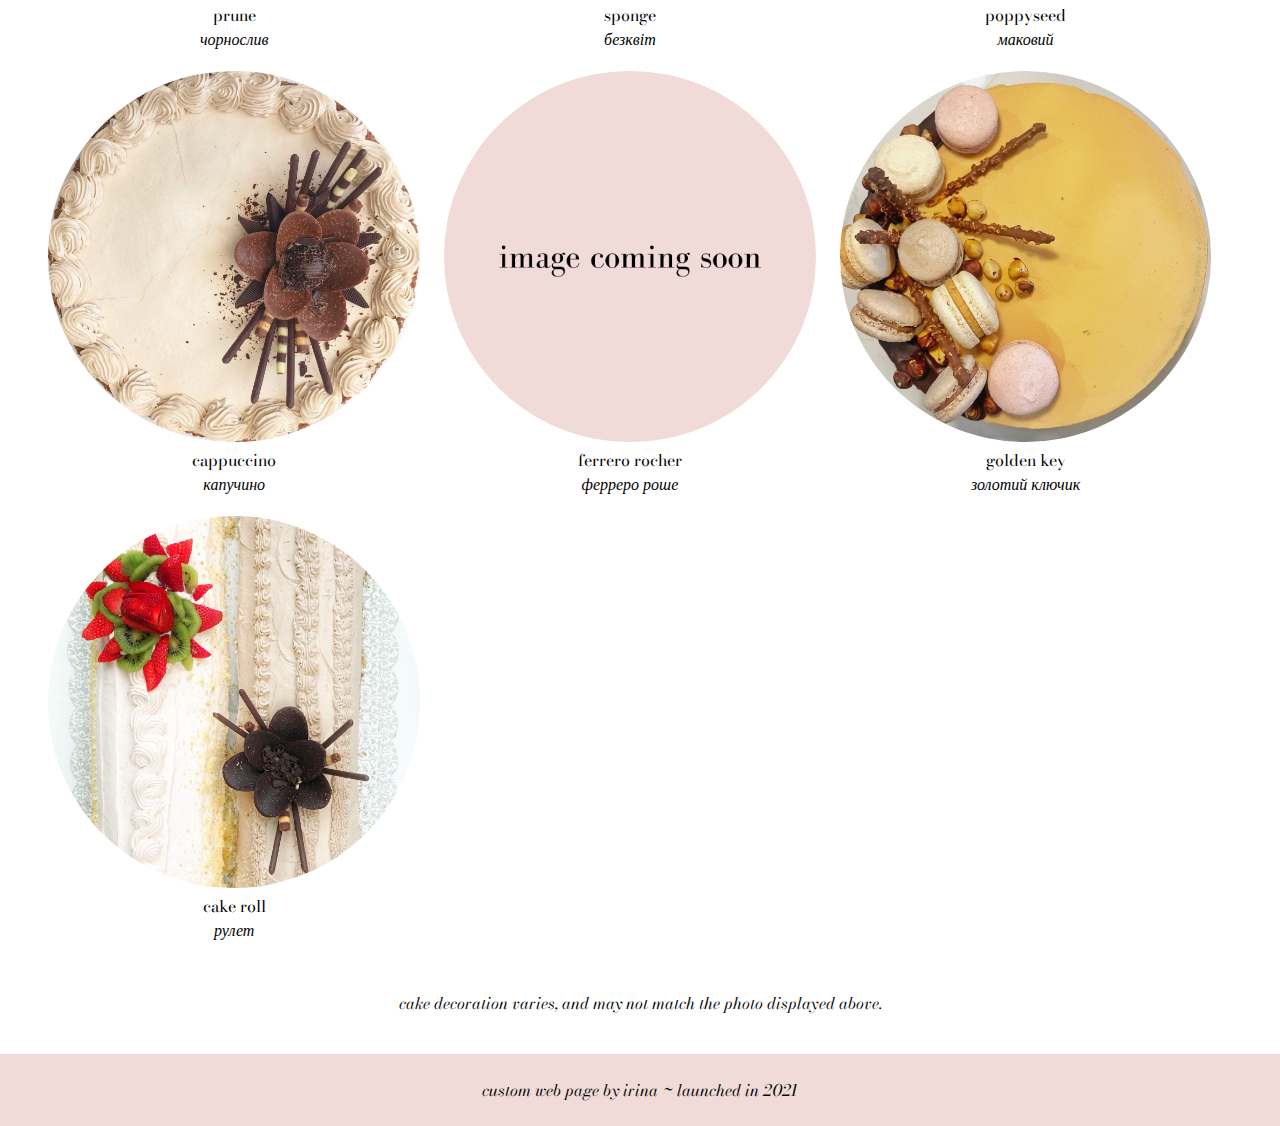
==== commit b8026d60: "remove macarons, add cake photo" ====
--- a/cakes.html
+++ b/cakes.html
@@ -116,7 +116,7 @@
 
 		    <div class="item">
 			<a target="_blank" href="#" onclick="javascript:return false">
-			    <img src="images/soon.png" alt="Markiz" width="600" height="400">
+			    <img src="images/makov.jpg" alt="Markiz" width="600" height="400">
 			</a>
 			<div class="title">Poppyseed<br><i>маковий</i></div>
 		    </div>    
